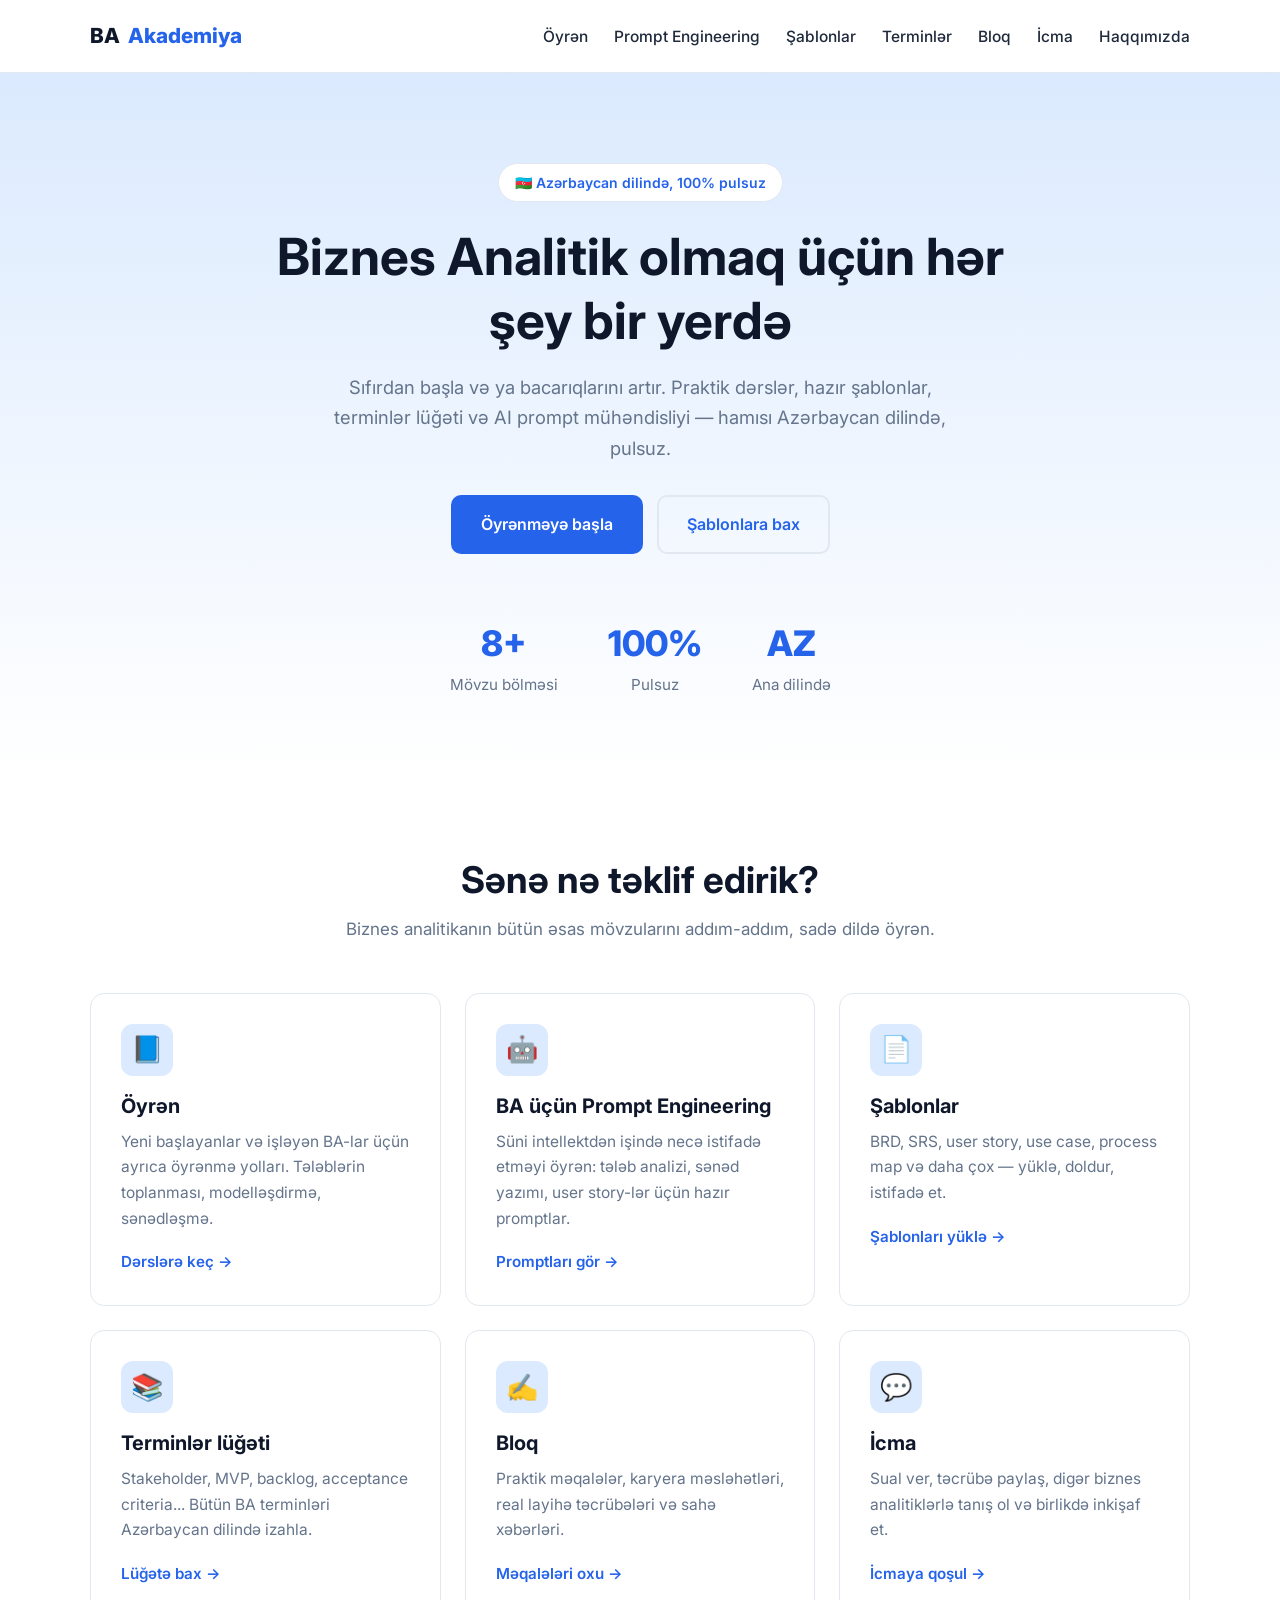
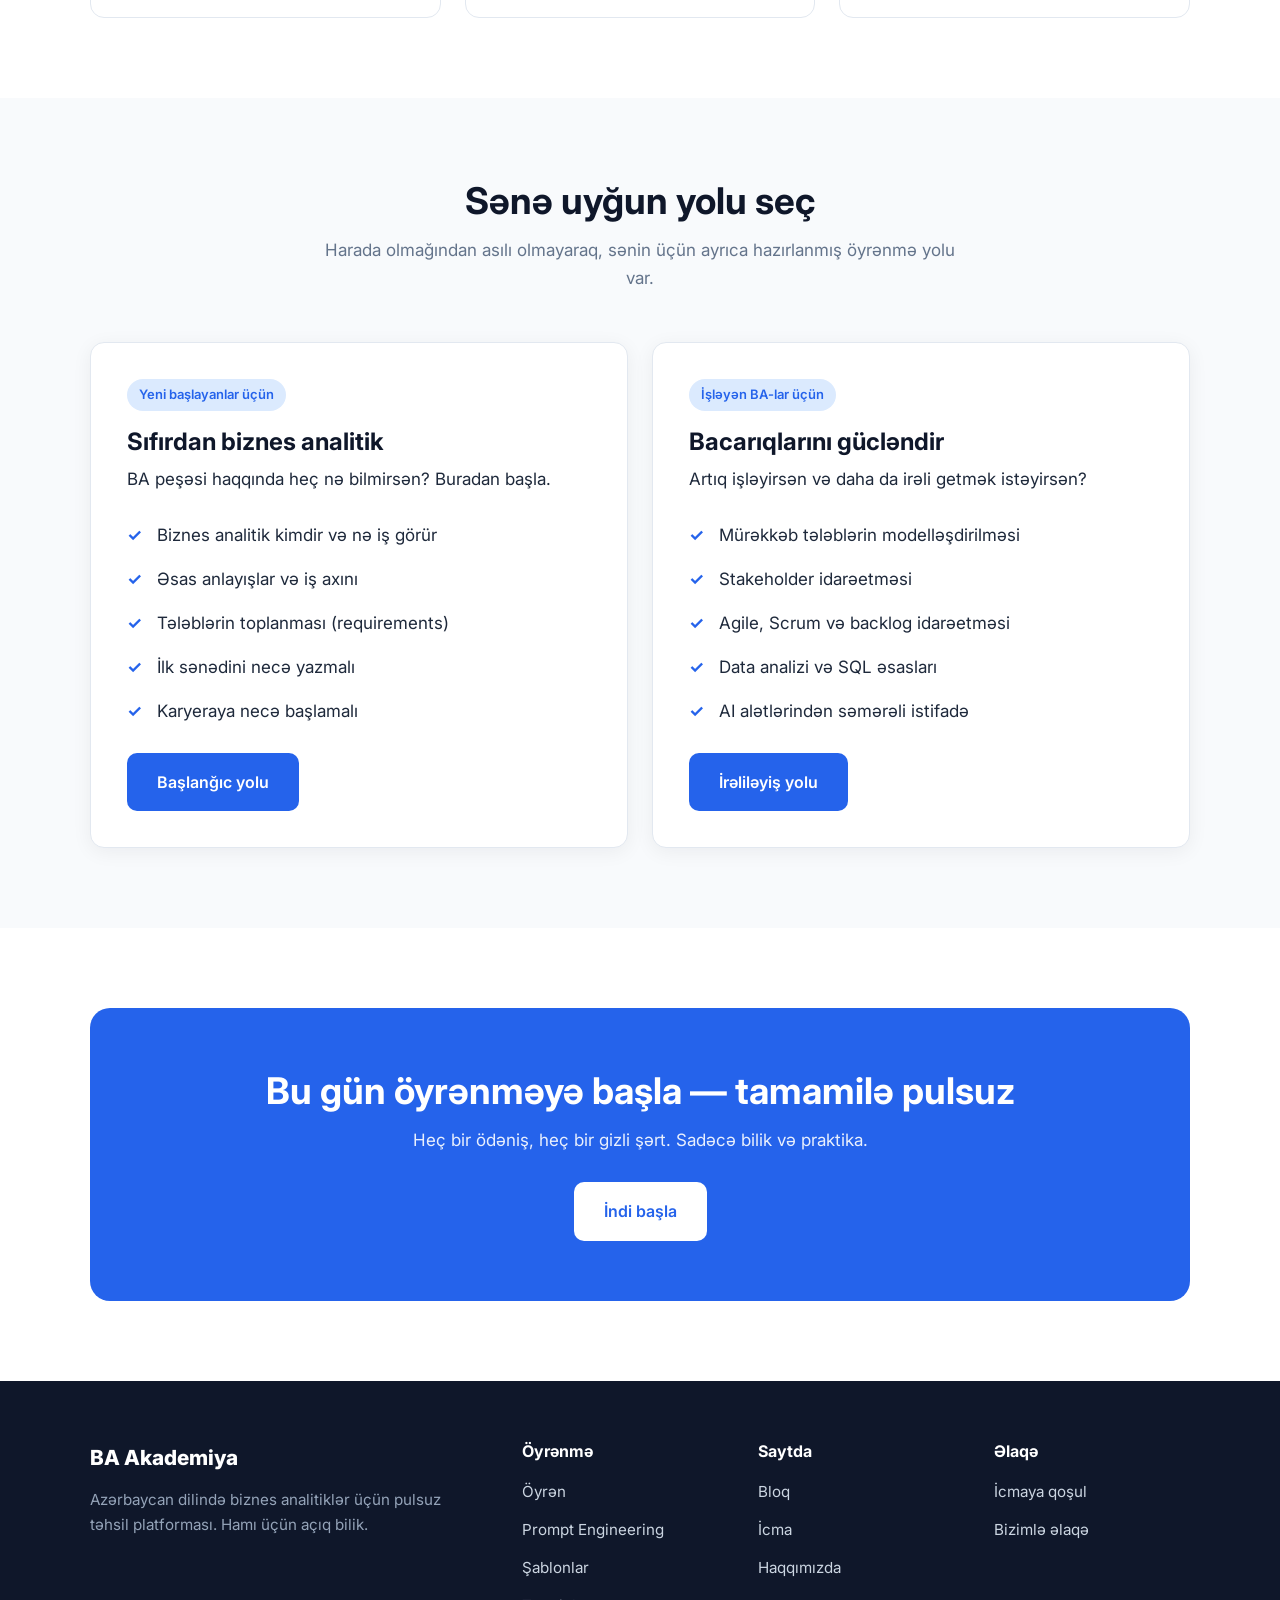
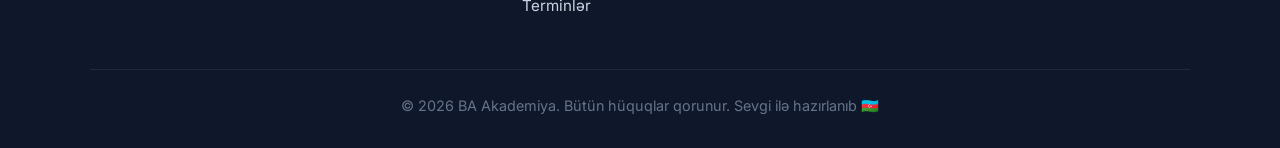
==== index.html @ 5d998d4c "Add files via upload Initial website upload" ====
<!DOCTYPE html>
<html lang="az">
<head>
  <meta charset="UTF-8">
  <meta name="viewport" content="width=device-width, initial-scale=1.0">
  <title>BA Akademiya — Biznes Analitiklər üçün Pulsuz Təhsil</title>
  <meta name="description" content="Azərbaycan dilində biznes analitiklər üçün pulsuz təhsil platforması. Yeni başlayanlar və işləyən BA-lar üçün dərslər, şablonlar, terminlər lüğəti və AI prompt mühəndisliyi.">

  <!-- Şrift (Google Fonts) -->
  <link rel="preconnect" href="https://fonts.googleapis.com">
  <link rel="preconnect" href="https://fonts.gstatic.com" crossorigin>
  <link href="https://fonts.googleapis.com/css2?family=Inter:wght@400;500;600;700;800&display=swap" rel="stylesheet">

  <!-- Dizayn faylı -->
  <link rel="stylesheet" href="css/style.css">
</head>
<body>

  <!-- ============ YUXARI MENYU ============ -->
  <header class="site-header">
    <div class="container">
      <nav class="nav">
        <a href="index.html" class="nav-logo">BA<span>Akademiya</span></a>

        <ul class="nav-links">
          <li><a href="oyren.html">Öyrən</a></li>
          <li><a href="prompt-engineering.html">Prompt Engineering</a></li>
          <li><a href="sablonlar.html">Şablonlar</a></li>
          <li><a href="terminler.html">Terminlər</a></li>
          <li><a href="bloq.html">Bloq</a></li>
          <li><a href="icma.html">İcma</a></li>
          <li><a href="haqqimizda.html">Haqqımızda</a></li>
        </ul>

        <!-- Mobil menyu düyməsi -->
        <button class="nav-toggle" aria-label="Menyunu aç">
          <span></span>
          <span></span>
          <span></span>
        </button>
      </nav>
    </div>
  </header>

  <!-- ============ HERO (giriş bölməsi) ============ -->
  <section class="hero">
    <div class="container">
      <span class="badge">🇦🇿 Azərbaycan dilində, 100% pulsuz</span>
      <h1>Biznes Analitik olmaq üçün hər şey bir yerdə</h1>
      <p>
        Sıfırdan başla və ya bacarıqlarını artır. Praktik dərslər, hazır şablonlar,
        terminlər lüğəti və AI prompt mühəndisliyi — hamısı Azərbaycan dilində, pulsuz.
      </p>
      <div class="hero-buttons">
        <a href="oyren.html" class="btn btn-primary">Öyrənməyə başla</a>
        <a href="sablonlar.html" class="btn btn-outline">Şablonlara bax</a>
      </div>

      <!-- Statistika -->
      <div class="stats">
        <div class="stat">
          <div class="stat-number">8+</div>
          <div class="stat-label">Mövzu bölməsi</div>
        </div>
        <div class="stat">
          <div class="stat-number">100%</div>
          <div class="stat-label">Pulsuz</div>
        </div>
        <div class="stat">
          <div class="stat-number">AZ</div>
          <div class="stat-label">Ana dilində</div>
        </div>
      </div>
    </div>
  </section>

  <!-- ============ NƏ ÖYRƏNƏCƏKSƏN ============ -->
  <section class="section">
    <div class="container">
      <h2 class="section-title">Sənə nə təklif edirik?</h2>
      <p class="section-subtitle">
        Biznes analitikanın bütün əsas mövzularını addım-addım, sadə dildə öyrən.
      </p>

      <div class="grid grid-3">

        <div class="card">
          <div class="card-icon">📘</div>
          <h3>Öyrən</h3>
          <p>Yeni başlayanlar və işləyən BA-lar üçün ayrıca öyrənmə yolları. Tələblərin toplanması, modelləşdirmə, sənədləşmə.</p>
          <a href="oyren.html" class="card-link">Dərslərə keç</a>
        </div>

        <div class="card">
          <div class="card-icon">🤖</div>
          <h3>BA üçün Prompt Engineering</h3>
          <p>Süni intellektdən işində necə istifadə etməyi öyrən: tələb analizi, sənəd yazımı, user story-lər üçün hazır promptlar.</p>
          <a href="prompt-engineering.html" class="card-link">Promptları gör</a>
        </div>

        <div class="card">
          <div class="card-icon">📄</div>
          <h3>Şablonlar</h3>
          <p>BRD, SRS, user story, use case, process map və daha çox — yüklə, doldur, istifadə et.</p>
          <a href="sablonlar.html" class="card-link">Şablonları yüklə</a>
        </div>

        <div class="card">
          <div class="card-icon">📚</div>
          <h3>Terminlər lüğəti</h3>
          <p>Stakeholder, MVP, backlog, acceptance criteria... Bütün BA terminləri Azərbaycan dilində izahla.</p>
          <a href="terminler.html" class="card-link">Lüğətə bax</a>
        </div>

        <div class="card">
          <div class="card-icon">✍️</div>
          <h3>Bloq</h3>
          <p>Praktik məqalələr, karyera məsləhətləri, real layihə təcrübələri və sahə xəbərləri.</p>
          <a href="bloq.html" class="card-link">Məqalələri oxu</a>
        </div>

        <div class="card">
          <div class="card-icon">💬</div>
          <h3>İcma</h3>
          <p>Sual ver, təcrübə paylaş, digər biznes analitiklərlə tanış ol və birlikdə inkişaf et.</p>
          <a href="icma.html" class="card-link">İcmaya qoşul</a>
        </div>

      </div>
    </div>
  </section>

  <!-- ============ ÖYRƏNMƏ YOLLARI ============ -->
  <section class="section section-soft">
    <div class="container">
      <h2 class="section-title">Sənə uyğun yolu seç</h2>
      <p class="section-subtitle">
        Harada olmağından asılı olmayaraq, sənin üçün ayrıca hazırlanmış öyrənmə yolu var.
      </p>

      <div class="grid grid-2">

        <div class="path-card">
          <span class="path-tag">Yeni başlayanlar üçün</span>
          <h3>Sıfırdan biznes analitik</h3>
          <p>BA peşəsi haqqında heç nə bilmirsən? Buradan başla.</p>
          <ul>
            <li>Biznes analitik kimdir və nə iş görür</li>
            <li>Əsas anlayışlar və iş axını</li>
            <li>Tələblərin toplanması (requirements)</li>
            <li>İlk sənədini necə yazmalı</li>
            <li>Karyeraya necə başlamalı</li>
          </ul>
          <a href="oyren.html" class="btn btn-primary">Başlanğıc yolu</a>
        </div>

        <div class="path-card">
          <span class="path-tag">İşləyən BA-lar üçün</span>
          <h3>Bacarıqlarını gücləndir</h3>
          <p>Artıq işləyirsən və daha da irəli getmək istəyirsən?</p>
          <ul>
            <li>Mürəkkəb tələblərin modelləşdirilməsi</li>
            <li>Stakeholder idarəetməsi</li>
            <li>Agile, Scrum və backlog idarəetməsi</li>
            <li>Data analizi və SQL əsasları</li>
            <li>AI alətlərindən səmərəli istifadə</li>
          </ul>
          <a href="oyren.html" class="btn btn-primary">İrəliləyiş yolu</a>
        </div>

      </div>
    </div>
  </section>

  <!-- ============ CTA (çağırış) ============ -->
  <section class="section">
    <div class="container">
      <div class="cta-band">
        <h2>Bu gün öyrənməyə başla — tamamilə pulsuz</h2>
        <p>Heç bir ödəniş, heç bir gizli şərt. Sadəcə bilik və praktika.</p>
        <a href="oyren.html" class="btn">İndi başla</a>
      </div>
    </div>
  </section>

  <!-- ============ FOOTER ============ -->
  <footer class="site-footer">
    <div class="container">
      <div class="footer-grid">

        <div>
          <div class="footer-brand">BA Akademiya</div>
          <p>Azərbaycan dilində biznes analitiklər üçün pulsuz təhsil platforması. Hamı üçün açıq bilik.</p>
        </div>

        <div>
          <h4>Öyrənmə</h4>
          <ul>
            <li><a href="oyren.html">Öyrən</a></li>
            <li><a href="prompt-engineering.html">Prompt Engineering</a></li>
            <li><a href="sablonlar.html">Şablonlar</a></li>
            <li><a href="terminler.html">Terminlər</a></li>
          </ul>
        </div>

        <div>
          <h4>Saytda</h4>
          <ul>
            <li><a href="bloq.html">Bloq</a></li>
            <li><a href="icma.html">İcma</a></li>
            <li><a href="haqqimizda.html">Haqqımızda</a></li>
          </ul>
        </div>

        <div>
          <h4>Əlaqə</h4>
          <ul>
            <li><a href="icma.html">İcmaya qoşul</a></li>
            <li><a href="haqqimizda.html">Bizimlə əlaqə</a></li>
          </ul>
        </div>

      </div>

      <div class="footer-bottom">
        © 2026 BA Akademiya. Bütün hüquqlar qorunur. Sevgi ilə hazırlanıb 🇦🇿
      </div>
    </div>
  </footer>

  <!-- JavaScript -->
  <script src="js/main.js"></script>
</body>
</html>
---- css/style.css ----
/* =========================================================
   BA Akademiya — Əsas dizayn faylı (Design System)
   Bütün rənglər, şriftlər və ölçülər burada təyin olunur.
   Dəyişiklik etmək üçün aşağıdakı dəyərləri redaktə et.
   ========================================================= */

/* ---- 1. Dəyişənlər (rəng paleti, şriftlər) ---- */
:root {
  /* Əsas rənglər */
  --color-primary: #2563eb;        /* Əsas mavi */
  --color-primary-dark: #1d4ed8;   /* Tünd mavi (hover üçün) */
  --color-primary-light: #dbeafe;  /* Açıq mavi (fon üçün) */
  --color-accent: #0ea5e9;         /* Vurğu rəngi */

  /* Mətn rəngləri */
  --color-text: #1e293b;           /* Əsas mətn (tünd) */
  --color-text-muted: #64748b;     /* Solğun mətn */
  --color-heading: #0f172a;        /* Başlıqlar */

  /* Fon rəngləri */
  --color-bg: #ffffff;             /* Ağ fon */
  --color-bg-soft: #f8fafc;        /* Çox açıq boz fon */
  --color-border: #e2e8f0;         /* Sərhəd xətti */

  /* Şrift */
  --font-base: 'Inter', -apple-system, BlinkMacSystemFont, 'Segoe UI', Roboto, Helvetica, Arial, sans-serif;

  /* Ölçülər */
  --container: 1140px;             /* Səhifənin maksimum eni */
  --radius: 14px;                  /* Künc yumruluğu */
  --shadow: 0 4px 20px rgba(15, 23, 42, 0.06);
  --shadow-hover: 0 10px 30px rgba(37, 99, 235, 0.15);
}

/* ---- 2. Ümumi sıfırlama ---- */
* {
  margin: 0;
  padding: 0;
  box-sizing: border-box;
}

html {
  scroll-behavior: smooth;
}

body {
  font-family: var(--font-base);
  color: var(--color-text);
  background: var(--color-bg);
  line-height: 1.65;
  font-size: 17px;
  -webkit-font-smoothing: antialiased;
}

img {
  max-width: 100%;
  display: block;
}

a {
  color: var(--color-primary);
  text-decoration: none;
  transition: color 0.2s ease;
}

a:hover {
  color: var(--color-primary-dark);
}

/* ---- 3. Konteyner (məzmunu ortalayır) ---- */
.container {
  width: 100%;
  max-width: var(--container);
  margin: 0 auto;
  padding: 0 20px;
}

/* ---- 4. Başlıqlar və mətn ---- */
h1, h2, h3, h4 {
  color: var(--color-heading);
  line-height: 1.25;
  font-weight: 700;
}

h1 { font-size: clamp(2rem, 5vw, 3.2rem); }
h2 { font-size: clamp(1.6rem, 3.5vw, 2.3rem); }
h3 { font-size: 1.25rem; }

.section {
  padding: 80px 0;
}

.section-soft {
  background: var(--color-bg-soft);
}

.section-title {
  text-align: center;
  margin-bottom: 12px;
}

.section-subtitle {
  text-align: center;
  color: var(--color-text-muted);
  max-width: 640px;
  margin: 0 auto 50px;
}

/* ---- 5. Düymələr ---- */
.btn {
  display: inline-block;
  padding: 14px 28px;
  border-radius: 10px;
  font-weight: 600;
  font-size: 16px;
  cursor: pointer;
  border: 2px solid transparent;
  transition: all 0.2s ease;
}

.btn-primary {
  background: var(--color-primary);
  color: #fff;
}

.btn-primary:hover {
  background: var(--color-primary-dark);
  color: #fff;
  transform: translateY(-2px);
}

.btn-outline {
  background: transparent;
  color: var(--color-primary);
  border-color: var(--color-border);
}

.btn-outline:hover {
  border-color: var(--color-primary);
  background: var(--color-primary-light);
}

/* =========================================================
   6. HEADER (yuxarı menyu)
   ========================================================= */
.site-header {
  position: sticky;
  top: 0;
  z-index: 100;
  background: rgba(255, 255, 255, 0.9);
  backdrop-filter: blur(10px);
  border-bottom: 1px solid var(--color-border);
}

.nav {
  display: flex;
  align-items: center;
  justify-content: space-between;
  height: 72px;
}

.nav-logo {
  font-size: 1.3rem;
  font-weight: 800;
  color: var(--color-heading);
  display: flex;
  align-items: center;
  gap: 8px;
}

.nav-logo span {
  color: var(--color-primary);
}

.nav-links {
  display: flex;
  align-items: center;
  gap: 26px;
  list-style: none;
}

.nav-links a {
  color: var(--color-text);
  font-weight: 500;
  font-size: 15.5px;
}

.nav-links a:hover {
  color: var(--color-primary);
}

.nav-cta {
  background: var(--color-primary);
  color: #fff !important;
  padding: 9px 18px;
  border-radius: 8px;
}

.nav-cta:hover {
  background: var(--color-primary-dark);
}

/* Mobil menyu düyməsi (hamburger) */
.nav-toggle {
  display: none;
  flex-direction: column;
  gap: 5px;
  background: none;
  border: none;
  cursor: pointer;
  padding: 8px;
}

.nav-toggle span {
  width: 26px;
  height: 3px;
  background: var(--color-heading);
  border-radius: 3px;
  transition: 0.3s;
}

/* =========================================================
   7. HERO (ana səhifənin yuxarı hissəsi)
   ========================================================= */
.hero {
  padding: 90px 0 80px;
  background: linear-gradient(180deg, var(--color-primary-light) 0%, var(--color-bg) 100%);
  text-align: center;
}

.hero .badge {
  display: inline-block;
  background: #fff;
  color: var(--color-primary);
  font-weight: 600;
  font-size: 14px;
  padding: 7px 16px;
  border-radius: 50px;
  border: 1px solid var(--color-border);
  margin-bottom: 22px;
}

.hero h1 {
  max-width: 800px;
  margin: 0 auto 20px;
}

.hero p {
  max-width: 620px;
  margin: 0 auto 32px;
  color: var(--color-text-muted);
  font-size: 1.15rem;
}

.hero-buttons {
  display: flex;
  gap: 14px;
  justify-content: center;
  flex-wrap: wrap;
}

/* Statistika lentı */
.stats {
  display: flex;
  justify-content: center;
  gap: 50px;
  margin-top: 60px;
  flex-wrap: wrap;
}

.stat {
  text-align: center;
}

.stat-number {
  font-size: 2.2rem;
  font-weight: 800;
  color: var(--color-primary);
}

.stat-label {
  color: var(--color-text-muted);
  font-size: 0.95rem;
}

/* =========================================================
   8. KARTLAR (xüsusiyyət/səhifə kartları)
   ========================================================= */
.grid {
  display: grid;
  gap: 24px;
}

.grid-2 { grid-template-columns: repeat(2, 1fr); }
.grid-3 { grid-template-columns: repeat(3, 1fr); }
.grid-4 { grid-template-columns: repeat(4, 1fr); }

.card {
  background: var(--color-bg);
  border: 1px solid var(--color-border);
  border-radius: var(--radius);
  padding: 30px;
  transition: all 0.25s ease;
}

.card:hover {
  transform: translateY(-4px);
  box-shadow: var(--shadow-hover);
  border-color: var(--color-primary-light);
}

.card-icon {
  width: 52px;
  height: 52px;
  border-radius: 12px;
  background: var(--color-primary-light);
  display: flex;
  align-items: center;
  justify-content: center;
  font-size: 26px;
  margin-bottom: 18px;
}

.card h3 {
  margin-bottom: 10px;
}

.card p {
  color: var(--color-text-muted);
  font-size: 0.97rem;
  margin-bottom: 16px;
}

.card-link {
  font-weight: 600;
  font-size: 0.95rem;
}

.card-link::after {
  content: " →";
}

/* =========================================================
   9. ÖYRƏNMƏ YOLLARI (iki sütun)
   ========================================================= */
.path-card {
  background: var(--color-bg);
  border: 1px solid var(--color-border);
  border-radius: var(--radius);
  padding: 36px;
  box-shadow: var(--shadow);
}

.path-card h3 {
  font-size: 1.5rem;
  margin-bottom: 8px;
}

.path-card .path-tag {
  display: inline-block;
  font-size: 13px;
  font-weight: 600;
  color: var(--color-primary);
  background: var(--color-primary-light);
  padding: 5px 12px;
  border-radius: 50px;
  margin-bottom: 16px;
}

.path-card ul {
  list-style: none;
  margin: 20px 0;
}

.path-card li {
  padding: 8px 0 8px 30px;
  position: relative;
  color: var(--color-text);
}

.path-card li::before {
  content: "✓";
  position: absolute;
  left: 0;
  color: var(--color-primary);
  font-weight: 700;
}

/* =========================================================
   10. CTA (çağırış bölməsi)
   ========================================================= */
.cta-band {
  background: var(--color-primary);
  border-radius: 20px;
  padding: 60px 40px;
  text-align: center;
  color: #fff;
}

.cta-band h2 {
  color: #fff;
  margin-bottom: 12px;
}

.cta-band p {
  color: rgba(255, 255, 255, 0.9);
  max-width: 520px;
  margin: 0 auto 28px;
}

.cta-band .btn {
  background: #fff;
  color: var(--color-primary);
}

.cta-band .btn:hover {
  background: var(--color-bg-soft);
}

/* =========================================================
   11. FOOTER (alt hissə)
   ========================================================= */
.site-footer {
  background: #0f172a;
  color: #cbd5e1;
  padding: 60px 0 30px;
}

.footer-grid {
  display: grid;
  grid-template-columns: 2fr 1fr 1fr 1fr;
  gap: 40px;
  margin-bottom: 40px;
}

.site-footer h4 {
  color: #fff;
  margin-bottom: 16px;
  font-size: 1rem;
}

.site-footer .footer-brand {
  font-size: 1.3rem;
  font-weight: 800;
  color: #fff;
  margin-bottom: 12px;
}

.site-footer p {
  color: #94a3b8;
  font-size: 0.95rem;
}

.site-footer ul {
  list-style: none;
}

.site-footer li {
  margin-bottom: 10px;
}

.site-footer a {
  color: #cbd5e1;
  font-size: 0.95rem;
}

.site-footer a:hover {
  color: #fff;
}

.footer-bottom {
  border-top: 1px solid #1e293b;
  padding-top: 24px;
  text-align: center;
  color: #64748b;
  font-size: 0.9rem;
}

/* =========================================================
   12. PROMPT ENGINEERING SƏHİFƏSİ
   (prompt kartları, kopyala düyməsi, xəbərdarlıq qutusu)
   ========================================================= */

/* Promptun 4 elementi — 2x2 premium grid */
.element-grid {
  display: grid;
  grid-template-columns: repeat(2, 1fr);
  gap: 24px;
  margin-top: 10px;
}

.element-card {
  background: var(--color-bg);
  border: 1px solid var(--color-border);
  border-radius: var(--radius);
  padding: 34px 32px;
  box-shadow: var(--shadow);
  transition: border-color 0.2s ease, box-shadow 0.2s ease;
}

.element-card:hover {
  border-color: var(--color-primary-light);
  box-shadow: var(--shadow-hover);
}

/* Böyük italic accent nömrə (01, 02, …) */
.element-card .num {
  display: block;
  font-size: 2.6rem;
  font-weight: 700;
  font-style: italic;
  line-height: 1;
  color: var(--color-accent);
  margin-bottom: 16px;
}

.element-card h4 {
  font-size: 1.2rem;
  margin-bottom: 8px;
}

.element-card p {
  color: var(--color-text-muted);
  font-size: 0.95rem;
  margin: 0;
}

/* Element nümunəsi — yüngül fon + sol nazik accent line */
.element-card .example {
  margin-top: 18px;
  padding: 12px 16px;
  background: var(--color-bg-soft);
  border-left: 2px solid var(--color-accent);
  border-radius: 6px;
  font-size: 0.88rem;
  color: var(--color-text-muted);
  line-height: 1.55;
}

/* "Niyə vacibdir" — iki sütunlu giriş mətni */
.intro-cols {
  display: grid;
  grid-template-columns: 1fr 1fr;
  gap: 48px;
  max-width: 920px;
  margin: 36px auto 0;        /* başlıqdan sonra balanslı boşluq */
}

.intro-cols p {
  color: var(--color-text-muted);
  font-size: 1.02rem;
  line-height: 1.8;
  margin: 0;
}

/* Birinci paraqraf — yüngül "lead" (hierarxiya üçün) */
.intro-cols p:first-child {
  color: var(--color-text);
  font-size: 1.12rem;
}

/* === Prompt kateqoriyası === */
.prompt-category {
  margin-bottom: 44px;
}

.category-header {
  display: flex;
  align-items: baseline;
  gap: 12px;
  margin-bottom: 10px;
  padding-bottom: 12px;
  border-bottom: 1px solid var(--color-border);
}

.category-number {
  font-size: 0.95rem;
  font-weight: 700;
  color: var(--color-accent);
}

.category-title {
  font-size: 1.3rem;
  margin: 0;
}

.category-desc {
  color: var(--color-text-muted);
  font-size: 0.95rem;
  margin: 0 0 18px;
  max-width: 660px;
}

/* === Prompt kartı (accordion) === */
.prompt-card {
  background: var(--color-bg);
  border: 1px solid var(--color-border);
  border-radius: var(--radius);
  margin-bottom: 12px;
  overflow: hidden;
  transition: border-color 0.2s ease, box-shadow 0.2s ease;
}

.prompt-card:hover,
.prompt-card.open {
  border-color: var(--color-primary-light);
  box-shadow: var(--shadow);
}

/* Klikləndikdə açılan başlıq */
.prompt-head {
  display: flex;
  align-items: center;
  justify-content: space-between;
  gap: 14px;
  padding: 15px 20px;
  cursor: pointer;
  transition: background 0.2s ease;
}

.prompt-head:hover {
  background: var(--color-bg-soft);
}

.prompt-title {
  font-weight: 600;
  font-size: 1rem;
  color: var(--color-heading);
}

.prompt-actions {
  display: flex;
  align-items: center;
  gap: 10px;
  flex-shrink: 0;
}

/* Kopyala düyməsi */
.copy-btn {
  display: inline-flex;
  align-items: center;
  gap: 6px;
  background: var(--color-primary);
  color: #fff;
  border: none;
  font-family: var(--font-base);
  font-weight: 600;
  font-size: 13px;
  padding: 8px 14px;
  border-radius: 8px;
  cursor: pointer;
  transition: background 0.2s ease;
}

.copy-btn:hover {
  background: var(--color-primary-dark);
}

.copy-btn.copied {
  background: #16a34a;  /* yaşıl — uğurlu kopyalama */
}

/* Aç/bağla oxu (chevron) */
.prompt-chevron {
  font-size: 0.85rem;
  color: var(--color-text-muted);
  transition: transform 0.25s ease;
}

.prompt-card.open .prompt-chevron {
  transform: rotate(180deg);
}

/* Açılan hissə (collapse) */
.prompt-collapse {
  max-height: 0;
  overflow: hidden;
  transition: max-height 0.3s ease;
}

.prompt-card.open .prompt-collapse {
  max-height: 1600px;
}

/* Promptun mətni */
.prompt-text {
  margin: 0;
  padding: 18px 20px 20px;
  border-top: 1px solid var(--color-border);
  background: var(--color-bg-soft);
  font-family: var(--font-base);
  font-size: 0.95rem;
  line-height: 1.7;
  color: var(--color-text);
  white-space: pre-wrap;       /* sətir keçidlərini saxla */
  word-wrap: break-word;
}

.prompt-text .ph {
  color: var(--color-primary);
  background: var(--color-primary-light);
  padding: 1px 6px;
  border-radius: 4px;
  font-weight: 600;
}

/* === Pro məsləhət kartları === */
.tip-card {
  background: var(--color-bg);
  border: 1px solid var(--color-border);
  border-left: 3px solid var(--color-accent);
  border-radius: var(--radius);
  padding: 20px 22px;
}

.tip-card .tip-num {
  font-size: 0.78rem;
  font-weight: 600;
  color: var(--color-accent);
  text-transform: uppercase;
  letter-spacing: 0.05em;
  margin-bottom: 6px;
}

.tip-card h4 {
  font-size: 1.05rem;
  margin-bottom: 6px;
}

.tip-card p {
  color: var(--color-text-muted);
  font-size: 0.92rem;
  margin: 0;
}

/* Xəbərdarlıq qutusu (məlumat təhlükəsizliyi) */
.alert-warning {
  display: flex;
  gap: 18px;
  align-items: flex-start;
  background: #fffbeb;
  border: 1px solid #fde68a;
  border-left: 4px solid #f59e0b;
  border-radius: var(--radius);
  padding: 26px 28px;
  max-width: 820px;
  margin: 0 auto;
}

.alert-warning .alert-icon {
  font-size: 1.8rem;
  line-height: 1;
}

.alert-warning h3 {
  margin-bottom: 8px;
  color: #92400e;
}

.alert-warning p {
  color: #78350f;
  margin: 0;
  font-size: 0.98rem;
}

.alert-warning p + p {
  margin-top: 10px;
}

.alert-warning ul {
  margin: 10px 0 0;
  padding-left: 20px;
  color: #78350f;
  font-size: 0.96rem;
}

.alert-warning li {
  margin-bottom: 6px;
}

.alert-warning strong {
  color: #7c2d12;
}

/* =========================================================
   13. TERMİNLƏR LÜĞƏTİ
   (axtarış qutusu, kateqoriya başlığı, termin kartı)
   ========================================================= */

/* Axtarış qutusu */
.term-search-wrap {
  max-width: 560px;
  margin: 0 auto 10px;
  position: relative;
}

.term-search {
  width: 100%;
  font-family: var(--font-base);
  font-size: 1rem;
  color: var(--color-text);
  padding: 15px 20px 15px 48px;
  border: 1px solid var(--color-border);
  border-radius: 12px;
  background: var(--color-bg) url("data:image/svg+xml,%3Csvg xmlns='http://www.w3.org/2000/svg' width='20' height='20' viewBox='0 0 24 24' fill='none' stroke='%2364748b' stroke-width='2' stroke-linecap='round' stroke-linejoin='round'%3E%3Ccircle cx='11' cy='11' r='8'/%3E%3Cline x1='21' y1='21' x2='16.65' y2='16.65'/%3E%3C/svg%3E") no-repeat 16px center;
  box-shadow: var(--shadow);
  transition: border-color 0.2s ease, box-shadow 0.2s ease;
}

.term-search:focus {
  outline: none;
  border-color: var(--color-primary);
  box-shadow: 0 0 0 3px var(--color-primary-light);
}

/* "Nəticə tapılmadı" mesajı */
.term-noresult {
  display: none;
  text-align: center;
  color: var(--color-text-muted);
  padding: 40px 0;
}

/* Kateqoriya başlığı */
.term-category {
  scroll-margin-top: 90px;
}

.term-category-title {
  font-size: 1.5rem;
  margin-bottom: 24px;
  padding-bottom: 12px;
  border-bottom: 2px solid var(--color-border);
  display: flex;
  align-items: center;
  gap: 10px;
}

.term-category-title .cat-emoji {
  font-size: 1.4rem;
}

/* Termin kartı */
.term-card {
  background: var(--color-bg);
  border: 1px solid var(--color-border);
  border-radius: var(--radius);
  padding: 24px;
  transition: all 0.25s ease;
}

.term-card:hover {
  transform: translateY(-4px);
  box-shadow: var(--shadow-hover);
  border-color: var(--color-primary-light);
}

.term-head {
  display: flex;
  align-items: baseline;
  flex-wrap: wrap;
  gap: 10px;
  margin-bottom: 12px;
}

.term-en {
  font-size: 1.2rem;
  margin: 0;
}

.term-az {
  font-size: 13.5px;
  font-weight: 600;
  color: var(--color-primary);
  background: var(--color-primary-light);
  padding: 4px 12px;
  border-radius: 50px;
}

.term-def {
  color: var(--color-text-muted);
  font-size: 0.97rem;
  margin: 0 0 16px;
}

.term-example {
  background: var(--color-bg-soft);
  border-left: 3px solid var(--color-accent);
  border-radius: 8px;
  padding: 12px 16px;
  font-size: 0.92rem;
  color: var(--color-text);
}

.term-example strong {
  color: var(--color-heading);
}

/* =========================================================
   14. ÖYRƏN HUB (öyrənmə mərkəzi)
   "tezliklə" nişanı və düymə cərgəsi
   ========================================================= */

/* Düymə + "tezliklə" nişanını bir cərgədə saxlayır */
.btn-row {
  display: flex;
  align-items: center;
  gap: 12px;
  flex-wrap: wrap;
  margin-top: 8px;
}

/* Kiçik "tezliklə" nişanı */
.soon-tag {
  display: inline-block;
  font-size: 12px;
  font-weight: 600;
  color: var(--color-text-muted);
  background: var(--color-bg-soft);
  border: 1px solid var(--color-border);
  padding: 4px 10px;
  border-radius: 50px;
}

/* ---- Learning path kartı (sakit, premium) ---- */
.learn-path {
  display: flex;
  flex-direction: column;
  background: var(--color-bg);
  border: 1px solid var(--color-border);
  border-radius: var(--radius);
  box-shadow: var(--shadow);
  transition: border-color 0.2s ease, box-shadow 0.2s ease;
}

/* Hover-da sıçrama yox — yalnız yüngül border/shadow dəyişir */
.learn-path:hover {
  border-color: var(--color-primary-light);
  box-shadow: var(--shadow-hover);
}

/* Kartın gövdəsi */
.learn-path-body {
  padding: 32px;
  display: flex;
  flex-direction: column;
  flex-grow: 1;
}

/* Böyük başlıq + accent italic söz */
.lp-title {
  font-size: 1.6rem;
  line-height: 1.25;
  margin: 0 0 14px;
}

.lp-title em {
  font-style: italic;
  font-weight: 700;
  color: var(--color-accent);
}

/* İzah mətni */
.lp-desc {
  color: var(--color-text-muted);
  font-size: 0.97rem;
  margin: 0;
}

/* İncə horizontal line-larla ayrılmış siyahı */
.lp-list {
  list-style: none;
  margin: 22px 0 28px;
}

.lp-list li {
  position: relative;
  padding: 13px 0 13px 24px;
  border-top: 1px solid var(--color-border);
  color: var(--color-text);
  font-size: 0.95rem;
}

.lp-list li:last-child {
  border-bottom: 1px solid var(--color-border);
}

/* Kiçik accent marker (iri bullet yox) */
.lp-list li::before {
  content: "";
  position: absolute;
  left: 0;
  top: 50%;
  transform: translateY(-50%);
  width: 6px;
  height: 6px;
  border-radius: 50%;
  background: var(--color-accent);
}

/* Ən altda sadə CTA link */
.lp-link {
  margin-top: auto;
  align-self: flex-start;
  font-weight: 600;
  font-size: 1rem;
  color: var(--color-primary);
}

.lp-link:hover {
  color: var(--color-primary-dark);
}

/* ---- Müqayisə bölməsi (✓ siyahısı) ---- */
.check-list {
  list-style: none;
  margin-top: 14px;
}

.check-list li {
  position: relative;
  padding: 8px 0 8px 30px;
  color: var(--color-text);
  font-size: 0.97rem;
}

.check-list li::before {
  content: "✓";
  position: absolute;
  left: 0;
  color: var(--color-primary);
  font-weight: 700;
}

/* ---- "Nə öyrənəcəksən?" kiçik mövzu kartları ---- */
.topic-card {
  display: flex;
  align-items: flex-start;
  gap: 14px;
  background: var(--color-bg);
  border: 1px solid var(--color-border);
  border-radius: var(--radius);
  padding: 20px 22px;
  transition: all 0.25s ease;
}

.topic-card:hover {
  transform: translateY(-3px);
  box-shadow: var(--shadow-hover);
  border-color: var(--color-primary-light);
}

.topic-card .topic-icon {
  font-size: 1.6rem;
  line-height: 1.2;
}

.topic-card h4 {
  font-size: 1.05rem;
  margin: 0 0 4px;
}

.topic-card p {
  color: var(--color-text-muted);
  font-size: 0.9rem;
  margin: 0;
}

/* =========================================================
   15. MOBİL ADAPTASİYA (kiçik ekranlar)
   ========================================================= */
@media (max-width: 900px) {
  .grid-3, .grid-4 { grid-template-columns: repeat(2, 1fr); }
  .footer-grid { grid-template-columns: 1fr 1fr; }
  .element-grid { grid-template-columns: repeat(2, 1fr); }
}

@media (max-width: 768px) {
  /* Menyunu gizlət, hamburger göstər */
  .nav-toggle { display: flex; }

  .nav-links {
    position: fixed;
    top: 72px;
    left: 0;
    right: 0;
    background: #fff;
    flex-direction: column;
    align-items: flex-start;
    gap: 0;
    padding: 10px 20px 20px;
    border-bottom: 1px solid var(--color-border);
    box-shadow: var(--shadow);
    transform: translateY(-150%);
    transition: transform 0.3s ease;
  }

  .nav-links.open {
    transform: translateY(0);
  }

  .nav-links li {
    width: 100%;
  }

  .nav-links a {
    display: block;
    padding: 12px 0;
    width: 100%;
    border-bottom: 1px solid var(--color-border);
  }

  .nav-cta {
    margin-top: 8px;
    text-align: center;
  }

  .grid-2, .grid-3, .grid-4 { grid-template-columns: 1fr; }
  .element-grid { grid-template-columns: 1fr; }

  /* Accordion başlığı mobil cihazda da sətir kimi qalsın (başlıq sarına bilər) */
  .category-header { flex-wrap: wrap; }
  .alert-warning { flex-direction: column; gap: 10px; padding: 22px; }

  .section { padding: 56px 0; }

  .stats { gap: 30px; }

  .cta-band { padding: 44px 24px; }
}

@media (max-width: 520px) {
  .footer-grid { grid-template-columns: 1fr; }
  body { font-size: 16px; }
}
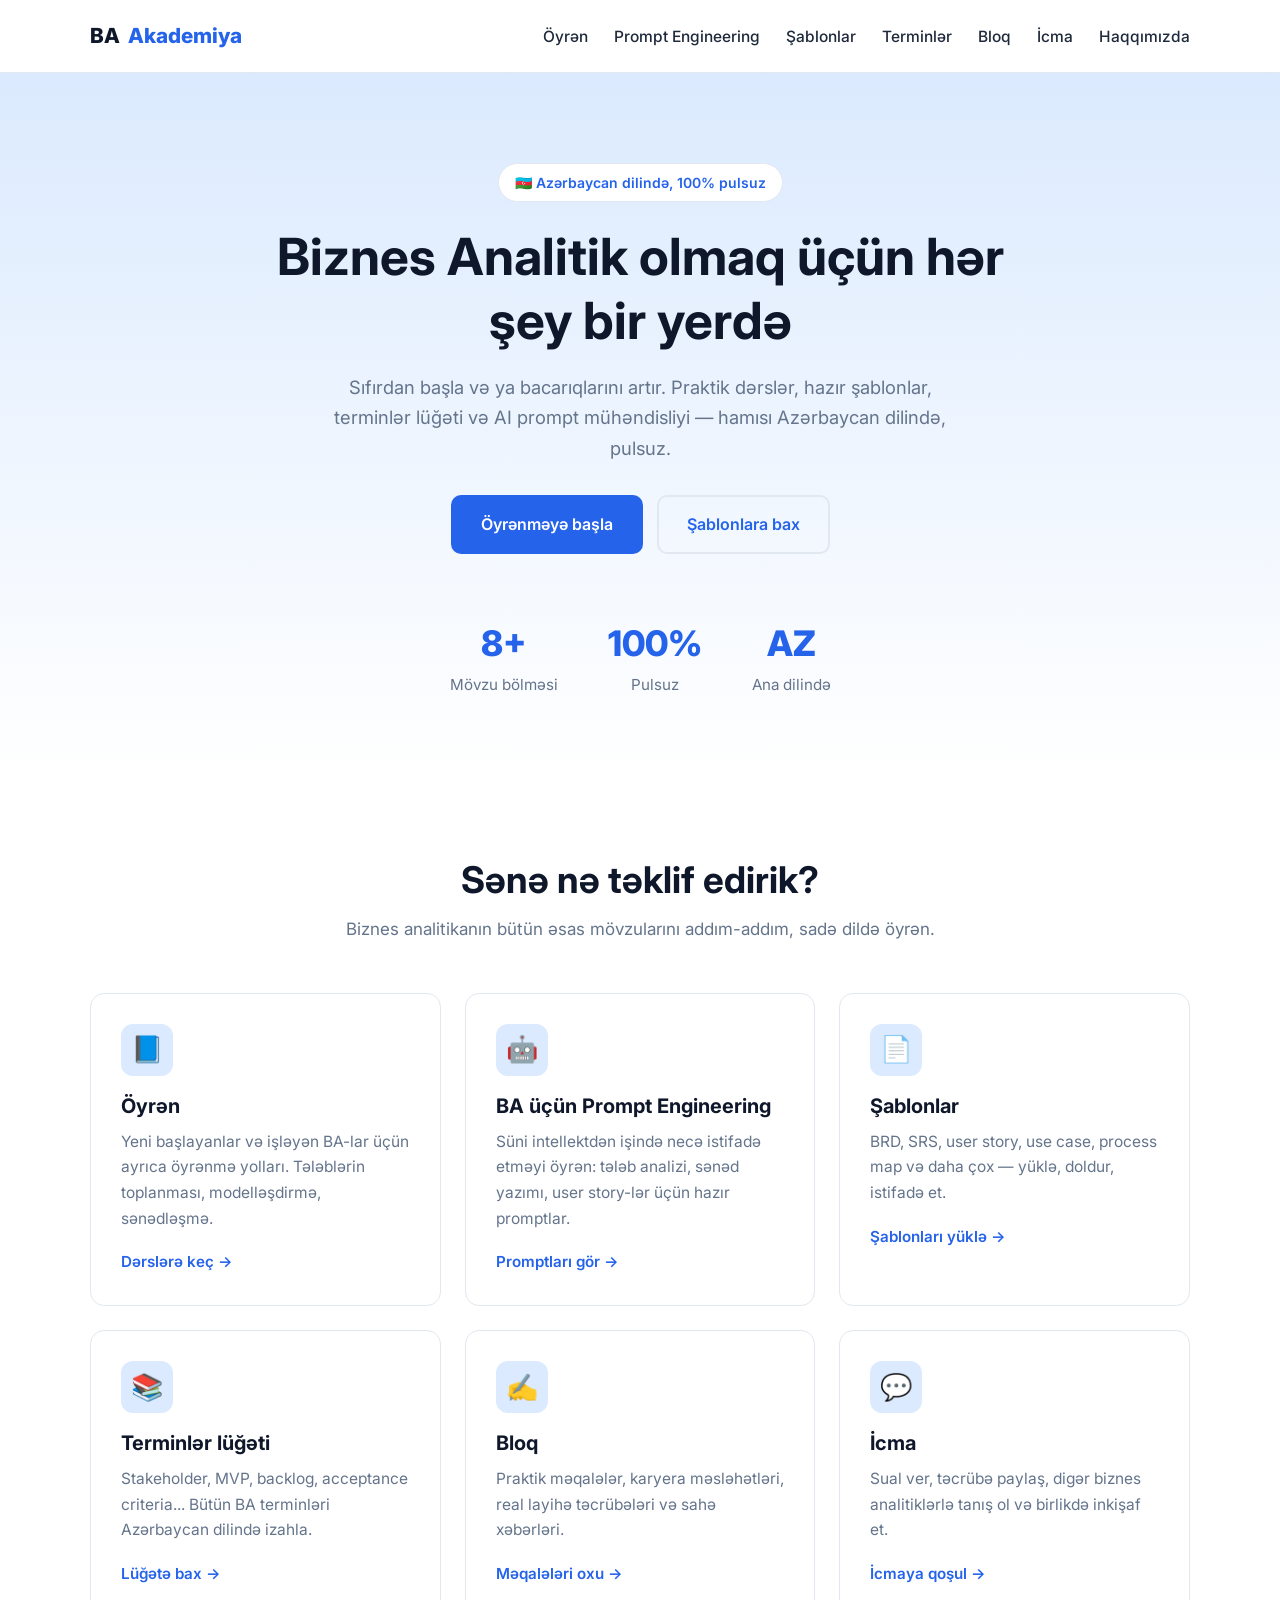
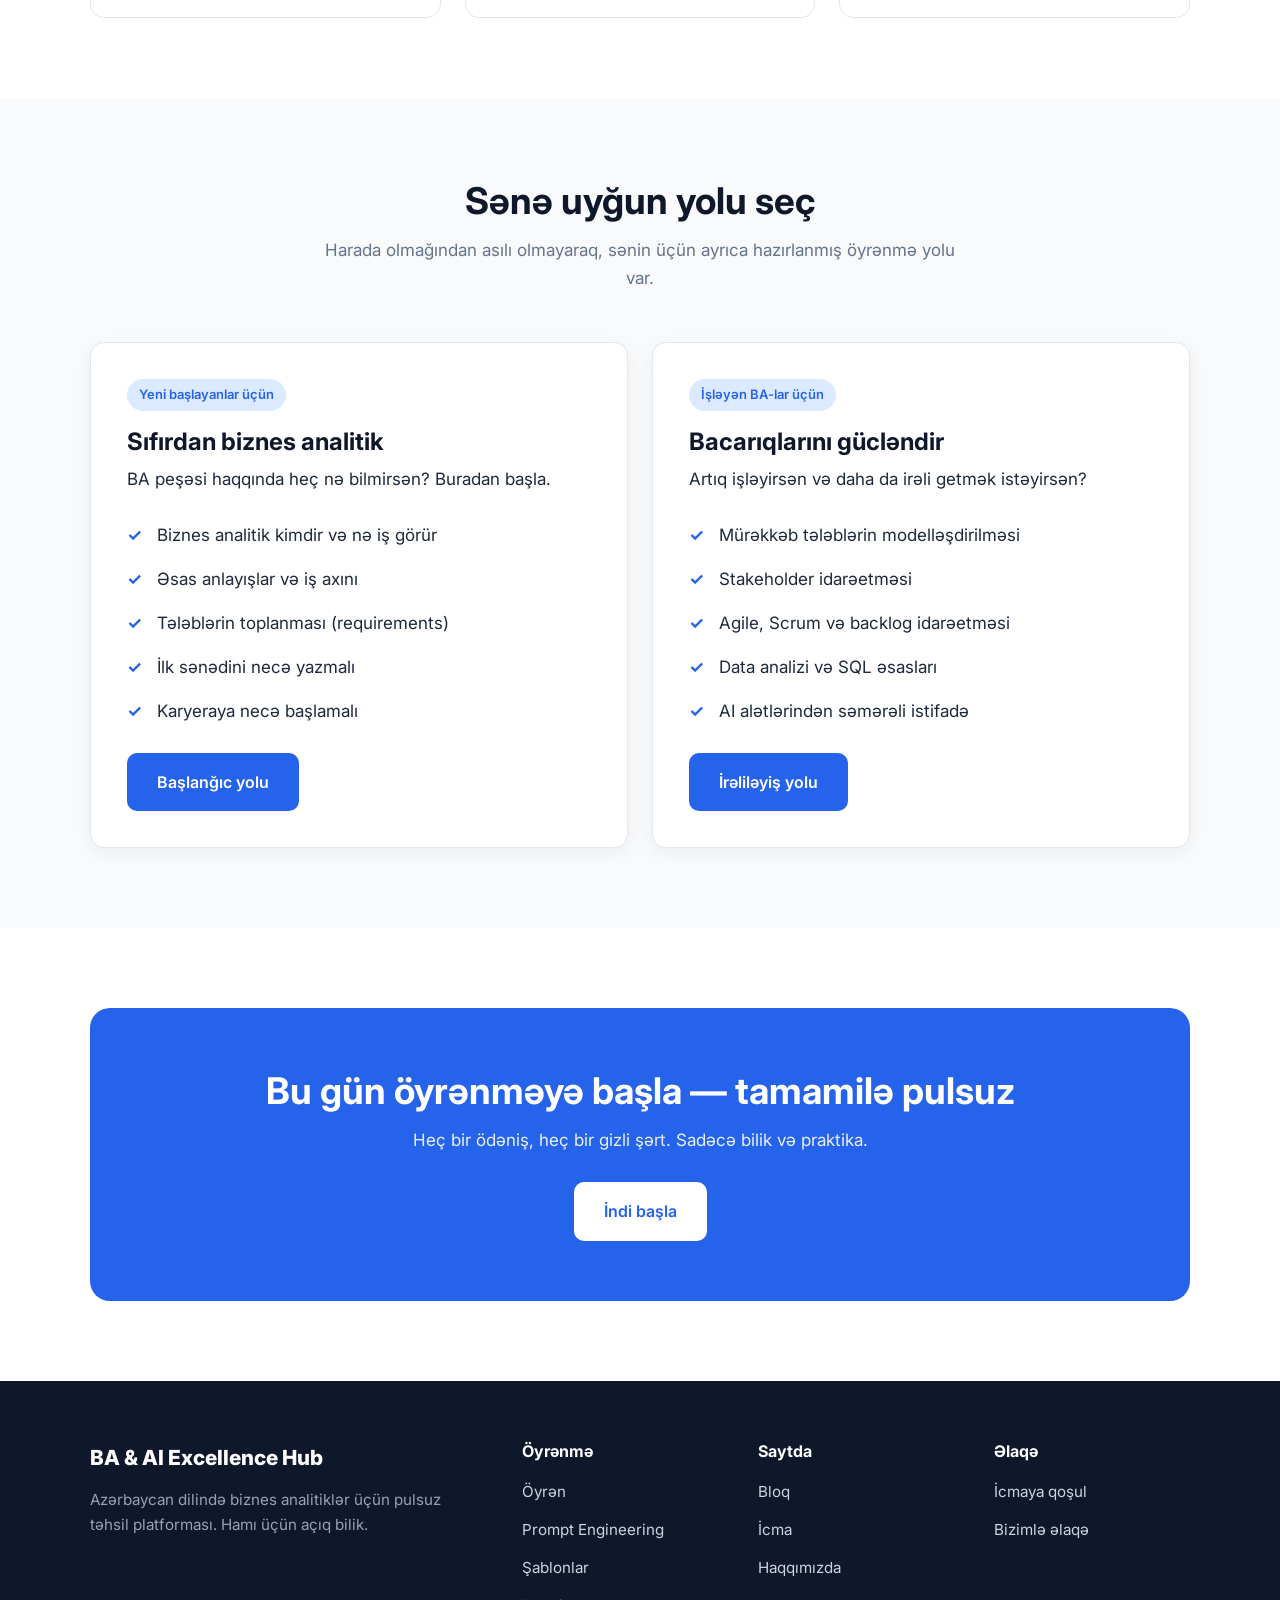
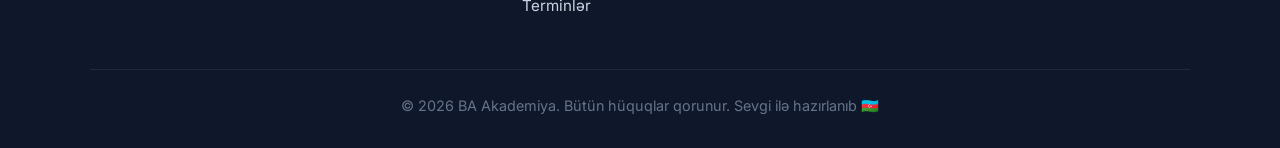
==== commit 85540040: "Update index.html" ====
--- a/index.html
+++ b/index.html
@@ -3,7 +3,7 @@
 <head>
   <meta charset="UTF-8">
   <meta name="viewport" content="width=device-width, initial-scale=1.0">
-  <title>BA Akademiya — Biznes Analitiklər üçün Pulsuz Təhsil</title>
+  <title>BA & AI Excellence Hub — Biznes Analitiklər üçün Pulsuz Təhsil</title>
   <meta name="description" content="Azərbaycan dilində biznes analitiklər üçün pulsuz təhsil platforması. Yeni başlayanlar və işləyən BA-lar üçün dərslər, şablonlar, terminlər lüğəti və AI prompt mühəndisliyi.">
 
   <!-- Şrift (Google Fonts) -->
@@ -189,7 +189,7 @@
       <div class="footer-grid">
 
         <div>
-          <div class="footer-brand">BA Akademiya</div>
+          <div class="footer-brand">BA & AI Excellence Hub</div>
           <p>Azərbaycan dilində biznes analitiklər üçün pulsuz təhsil platforması. Hamı üçün açıq bilik.</p>
         </div>
 
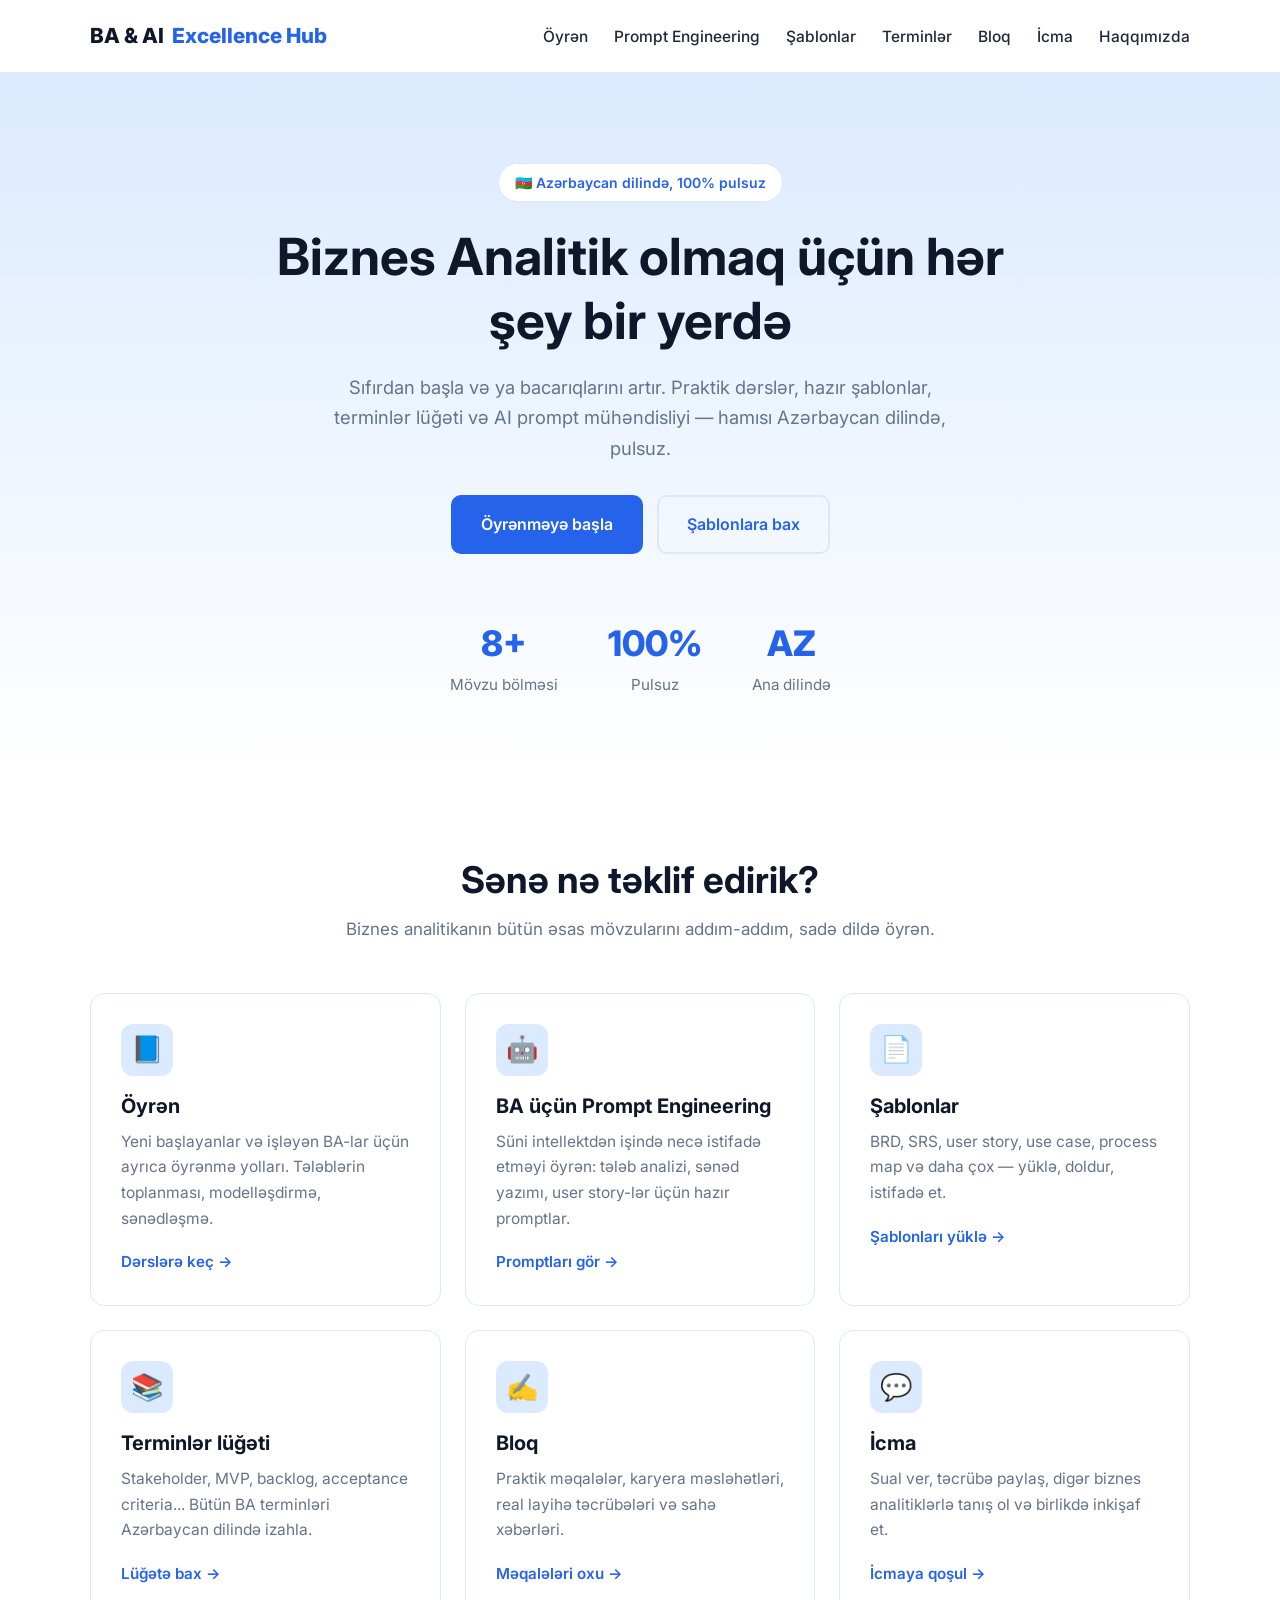
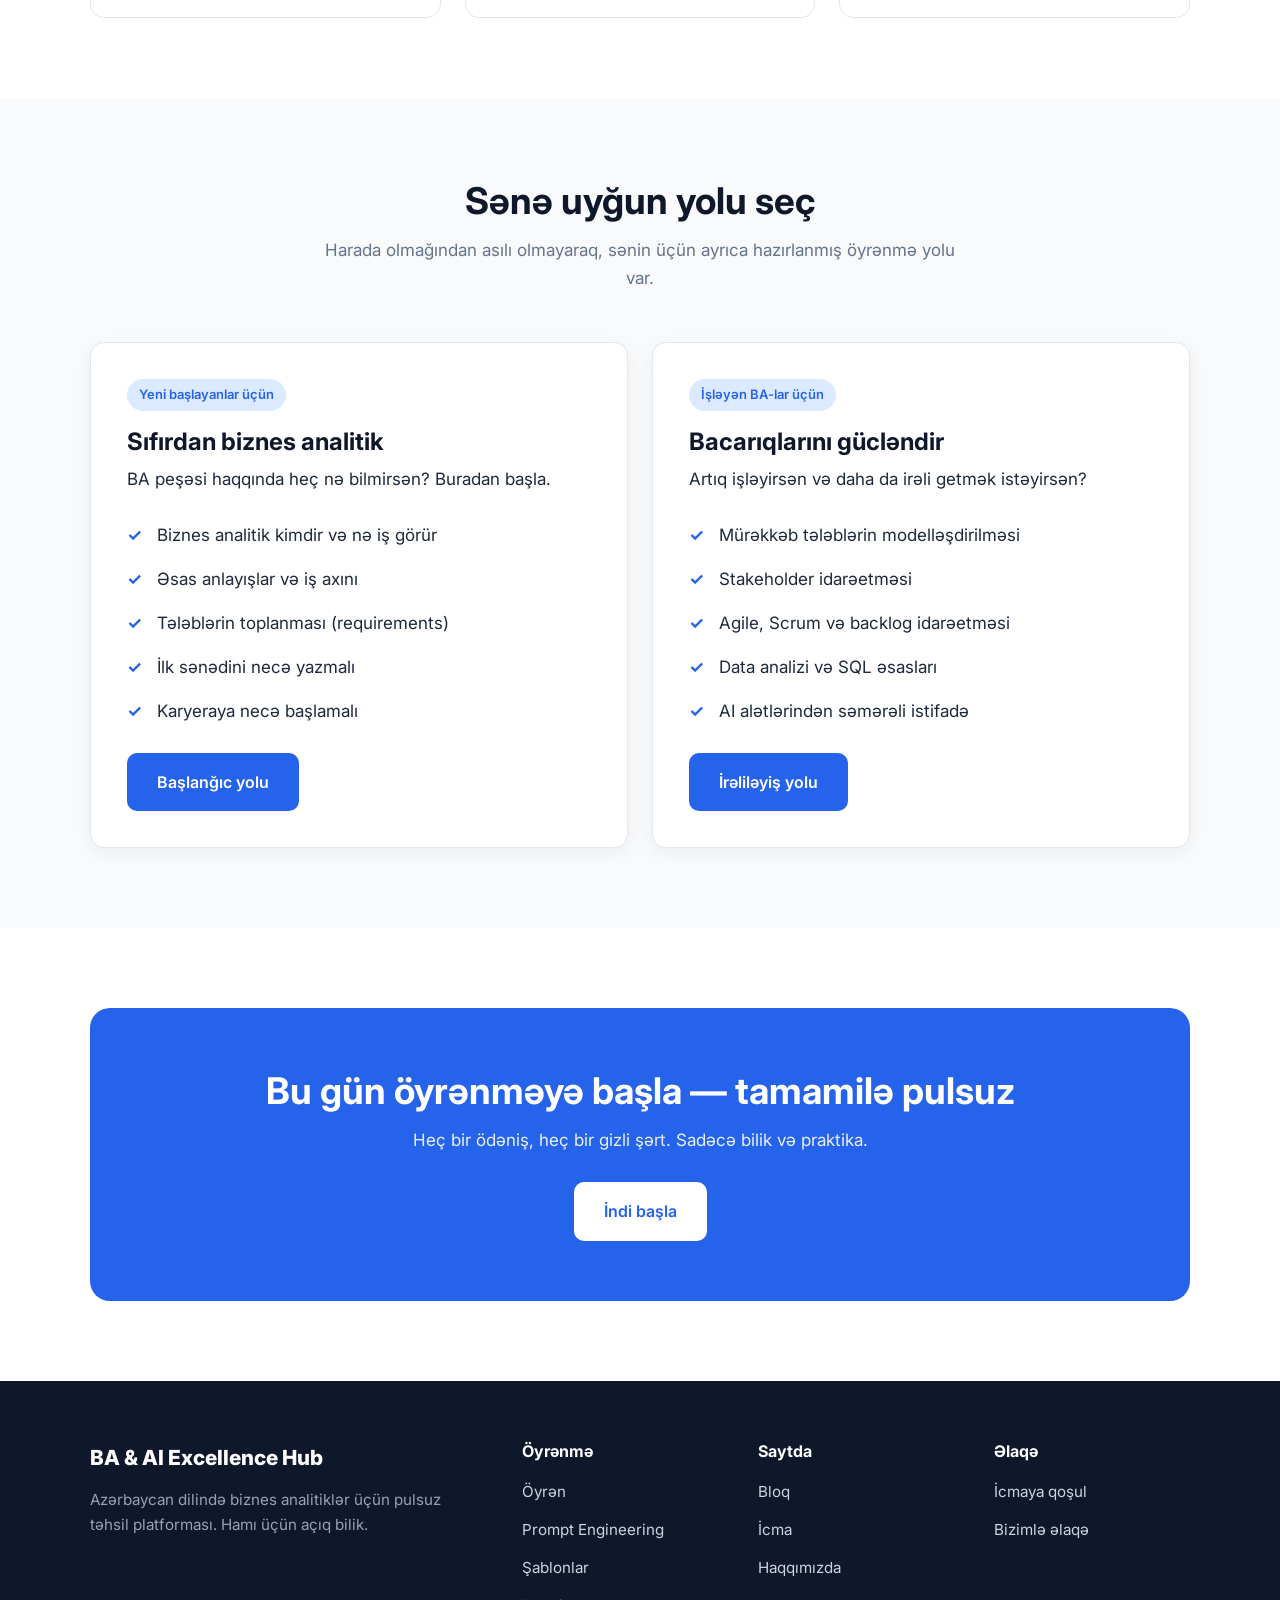
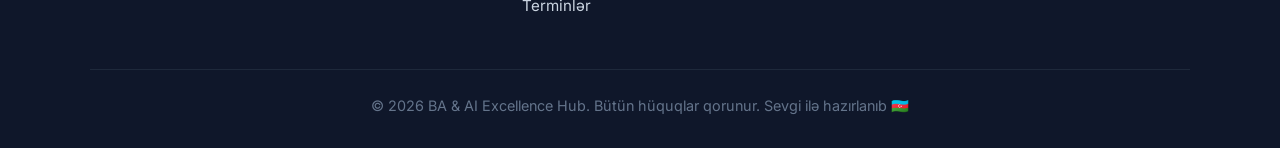
==== commit 9761b223: "Update" ====
--- a/index.html
+++ b/index.html
@@ -20,7 +20,7 @@
   <header class="site-header">
     <div class="container">
       <nav class="nav">
-        <a href="index.html" class="nav-logo">BA<span>Akademiya</span></a>
+        <a href="index.html" class="nav-logo">BA &amp; AI<span>Excellence Hub</span></a>
 
         <ul class="nav-links">
           <li><a href="oyren.html">Öyrən</a></li>
@@ -223,7 +223,7 @@
       </div>
 
       <div class="footer-bottom">
-        © 2026 BA Akademiya. Bütün hüquqlar qorunur. Sevgi ilə hazırlanıb 🇦🇿
+        © 2026 BA & AI Excellence Hub. Bütün hüquqlar qorunur. Sevgi ilə hazırlanıb 🇦🇿
       </div>
     </div>
   </footer>
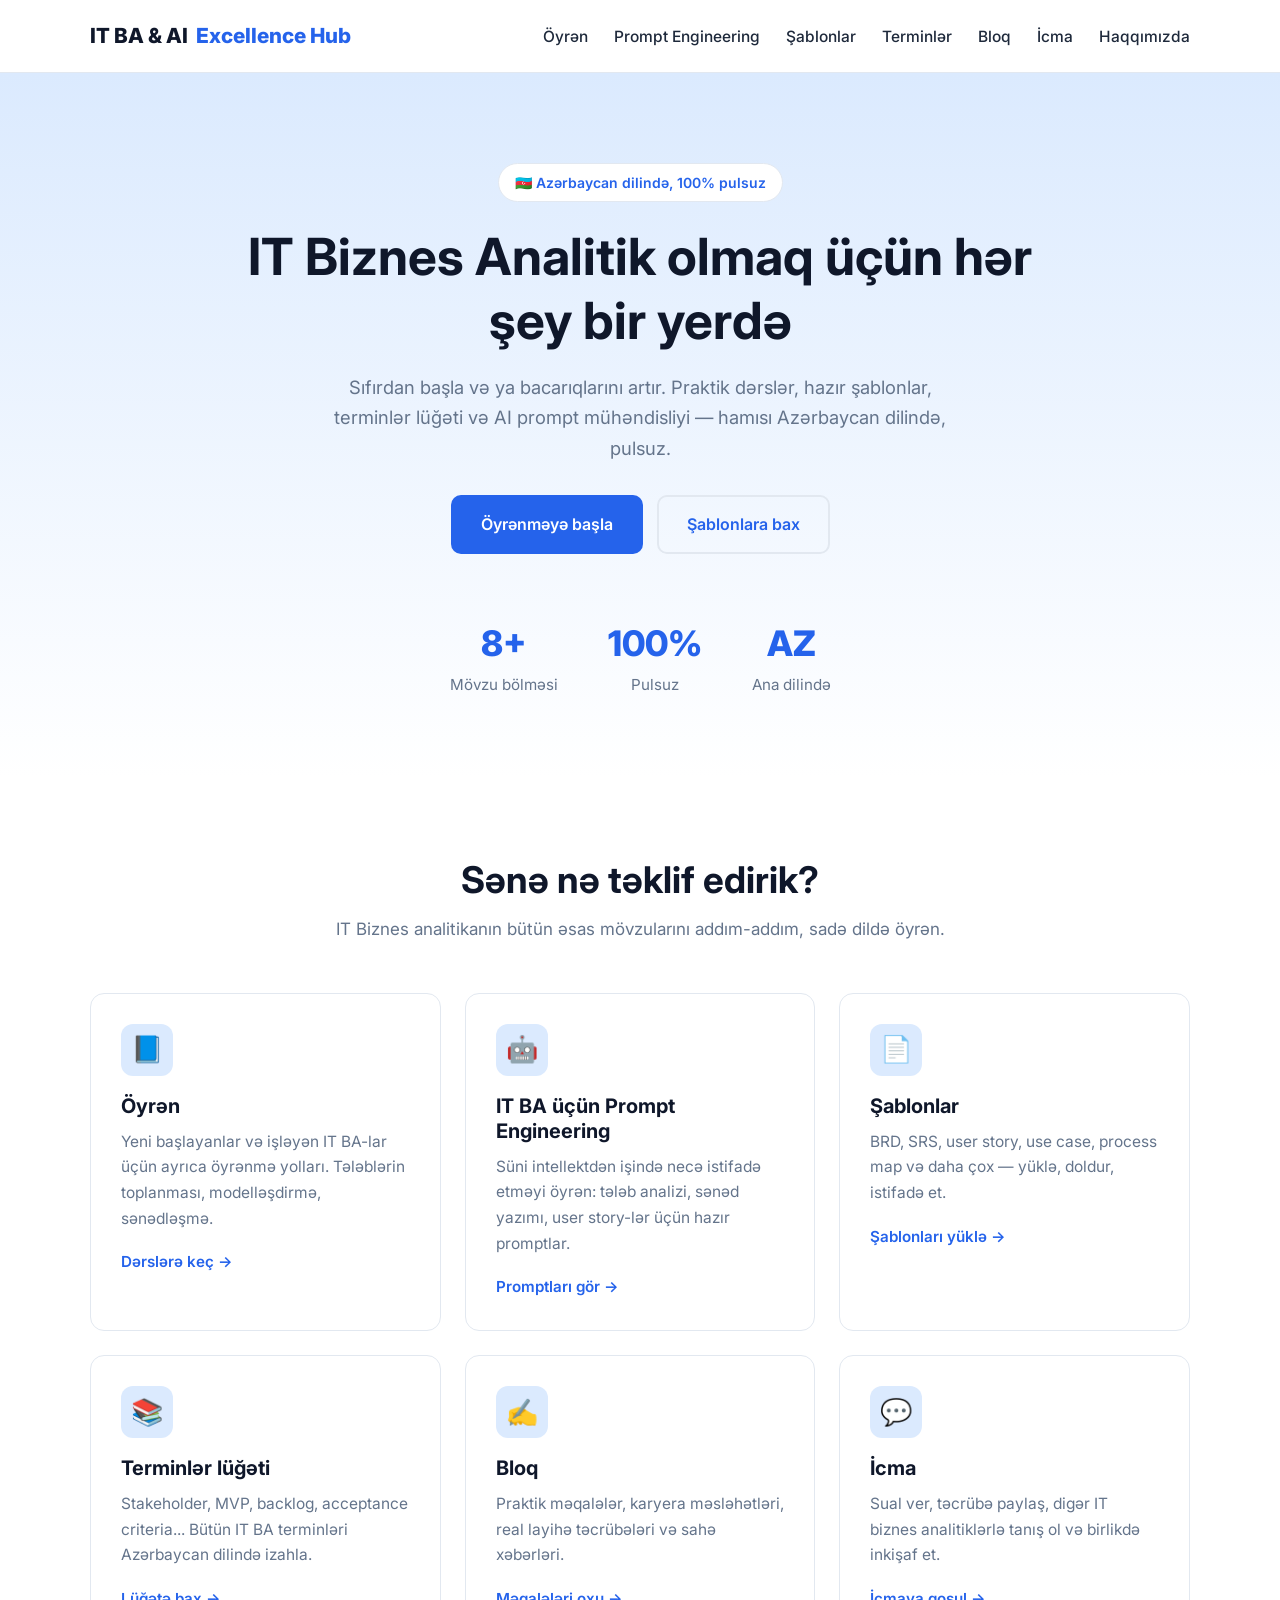
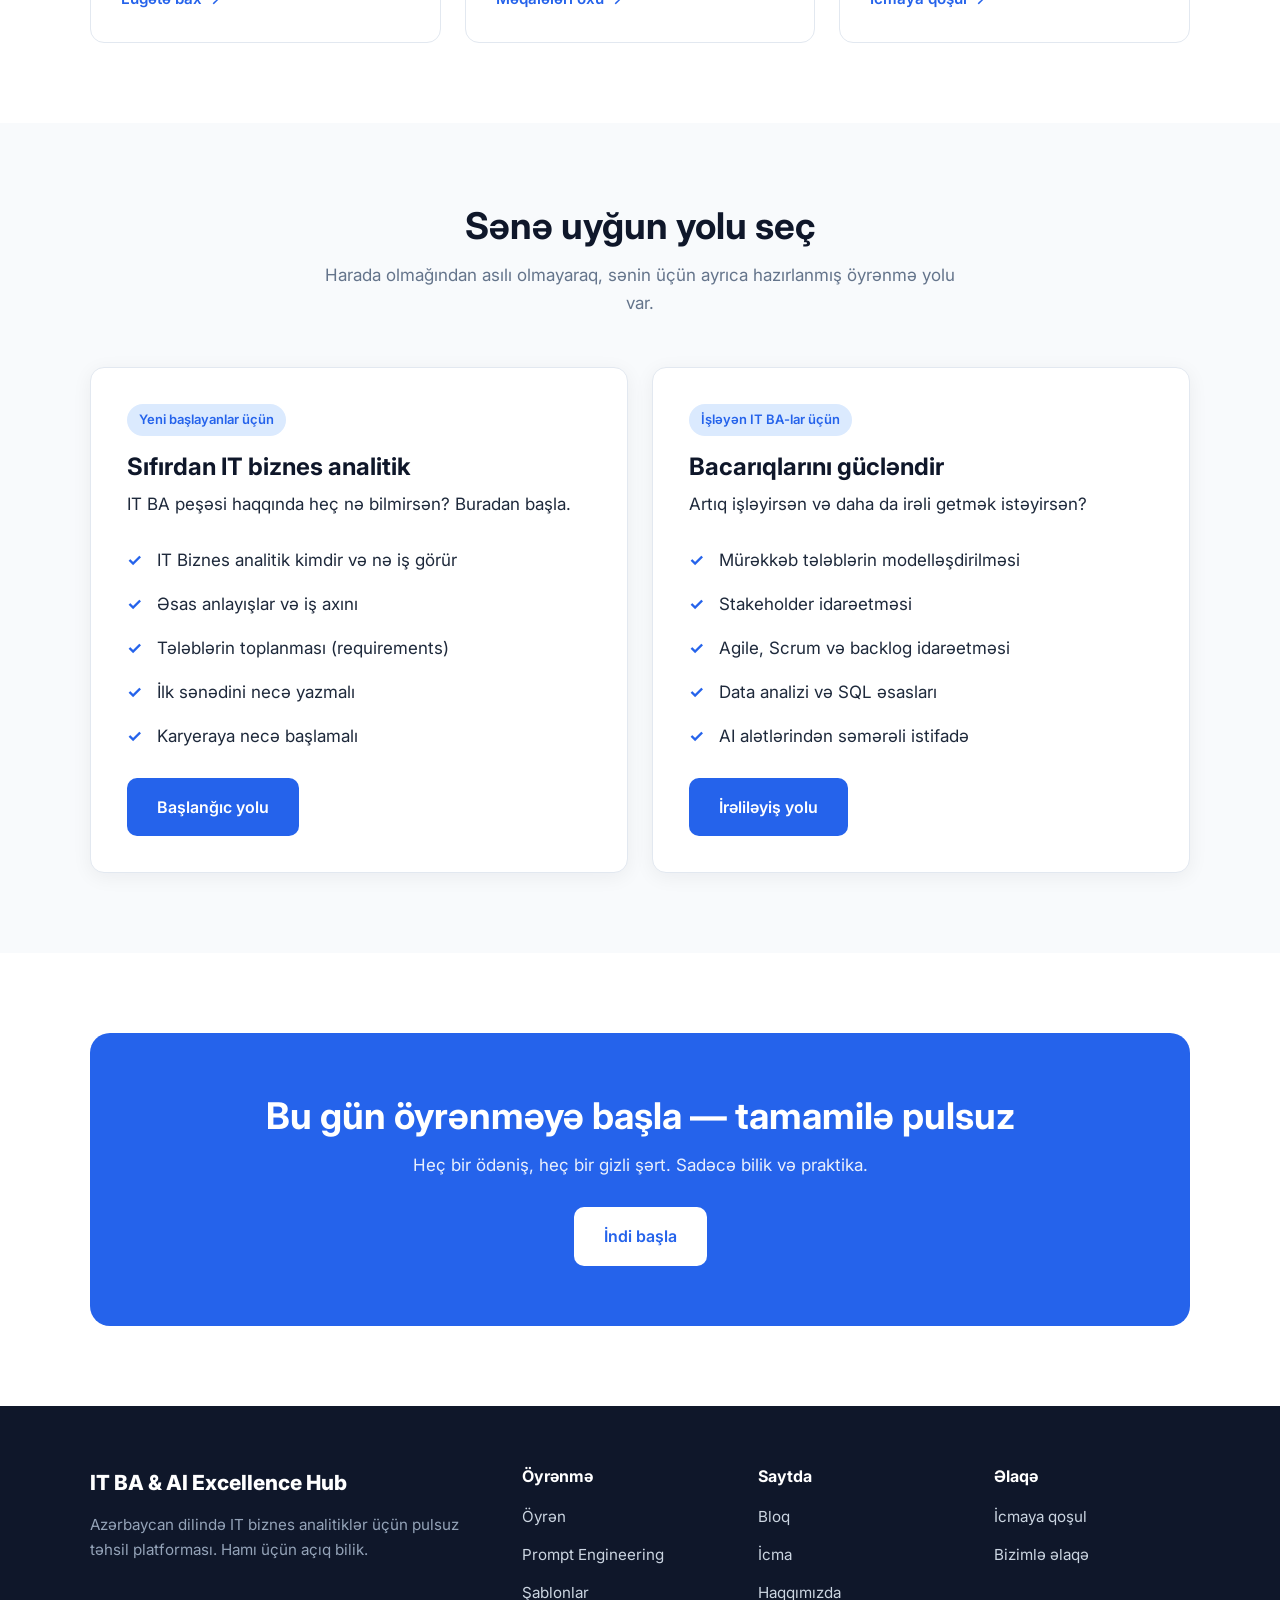
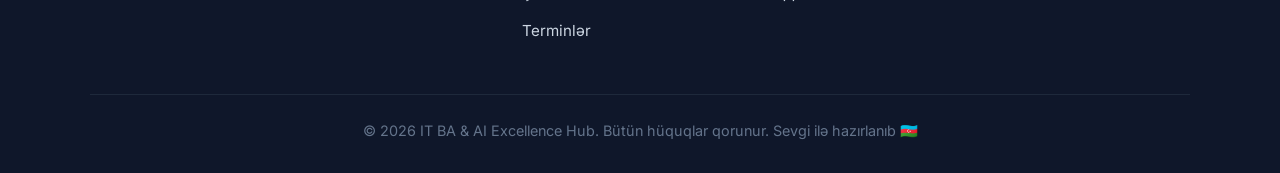
==== commit e07189fb: "Update terminology to IT BA" ====
--- a/index.html
+++ b/index.html
@@ -3,8 +3,8 @@
 <head>
   <meta charset="UTF-8">
   <meta name="viewport" content="width=device-width, initial-scale=1.0">
-  <title>BA & AI Excellence Hub — Biznes Analitiklər üçün Pulsuz Təhsil</title>
-  <meta name="description" content="Azərbaycan dilində biznes analitiklər üçün pulsuz təhsil platforması. Yeni başlayanlar və işləyən BA-lar üçün dərslər, şablonlar, terminlər lüğəti və AI prompt mühəndisliyi.">
+  <title>IT BA & AI Excellence Hub — IT Biznes Analitiklər üçün Pulsuz Təhsil</title>
+  <meta name="description" content="Azərbaycan dilində IT biznes analitiklər üçün pulsuz təhsil platforması. Yeni başlayanlar və işləyən IT BA-lar üçün dərslər, şablonlar, terminlər lüğəti və AI prompt mühəndisliyi.">
 
   <!-- Şrift (Google Fonts) -->
   <link rel="preconnect" href="https://fonts.googleapis.com">
@@ -20,7 +20,7 @@
   <header class="site-header">
     <div class="container">
       <nav class="nav">
-        <a href="index.html" class="nav-logo">BA &amp; AI<span>Excellence Hub</span></a>
+        <a href="index.html" class="nav-logo">IT BA &amp; AI<span>Excellence Hub</span></a>
 
         <ul class="nav-links">
           <li><a href="oyren.html">Öyrən</a></li>
@@ -46,7 +46,7 @@
   <section class="hero">
     <div class="container">
       <span class="badge">🇦🇿 Azərbaycan dilində, 100% pulsuz</span>
-      <h1>Biznes Analitik olmaq üçün hər şey bir yerdə</h1>
+      <h1>IT Biznes Analitik olmaq üçün hər şey bir yerdə</h1>
       <p>
         Sıfırdan başla və ya bacarıqlarını artır. Praktik dərslər, hazır şablonlar,
         terminlər lüğəti və AI prompt mühəndisliyi — hamısı Azərbaycan dilində, pulsuz.
@@ -79,7 +79,7 @@
     <div class="container">
       <h2 class="section-title">Sənə nə təklif edirik?</h2>
       <p class="section-subtitle">
-        Biznes analitikanın bütün əsas mövzularını addım-addım, sadə dildə öyrən.
+        IT Biznes analitikanın bütün əsas mövzularını addım-addım, sadə dildə öyrən.
       </p>
 
       <div class="grid grid-3">
@@ -87,13 +87,13 @@
         <div class="card">
           <div class="card-icon">📘</div>
           <h3>Öyrən</h3>
-          <p>Yeni başlayanlar və işləyən BA-lar üçün ayrıca öyrənmə yolları. Tələblərin toplanması, modelləşdirmə, sənədləşmə.</p>
+          <p>Yeni başlayanlar və işləyən IT BA-lar üçün ayrıca öyrənmə yolları. Tələblərin toplanması, modelləşdirmə, sənədləşmə.</p>
           <a href="oyren.html" class="card-link">Dərslərə keç</a>
         </div>
 
         <div class="card">
           <div class="card-icon">🤖</div>
-          <h3>BA üçün Prompt Engineering</h3>
+          <h3>IT BA üçün Prompt Engineering</h3>
           <p>Süni intellektdən işində necə istifadə etməyi öyrən: tələb analizi, sənəd yazımı, user story-lər üçün hazır promptlar.</p>
           <a href="prompt-engineering.html" class="card-link">Promptları gör</a>
         </div>
@@ -108,7 +108,7 @@
         <div class="card">
           <div class="card-icon">📚</div>
           <h3>Terminlər lüğəti</h3>
-          <p>Stakeholder, MVP, backlog, acceptance criteria... Bütün BA terminləri Azərbaycan dilində izahla.</p>
+          <p>Stakeholder, MVP, backlog, acceptance criteria... Bütün IT BA terminləri Azərbaycan dilində izahla.</p>
           <a href="terminler.html" class="card-link">Lüğətə bax</a>
         </div>
 
@@ -122,7 +122,7 @@
         <div class="card">
           <div class="card-icon">💬</div>
           <h3>İcma</h3>
-          <p>Sual ver, təcrübə paylaş, digər biznes analitiklərlə tanış ol və birlikdə inkişaf et.</p>
+          <p>Sual ver, təcrübə paylaş, digər IT biznes analitiklərlə tanış ol və birlikdə inkişaf et.</p>
           <a href="icma.html" class="card-link">İcmaya qoşul</a>
         </div>
 
@@ -142,10 +142,10 @@
 
         <div class="path-card">
           <span class="path-tag">Yeni başlayanlar üçün</span>
-          <h3>Sıfırdan biznes analitik</h3>
-          <p>BA peşəsi haqqında heç nə bilmirsən? Buradan başla.</p>
-          <ul>
-            <li>Biznes analitik kimdir və nə iş görür</li>
+          <h3>Sıfırdan IT biznes analitik</h3>
+          <p>IT BA peşəsi haqqında heç nə bilmirsən? Buradan başla.</p>
+          <ul>
+            <li>IT Biznes analitik kimdir və nə iş görür</li>
             <li>Əsas anlayışlar və iş axını</li>
             <li>Tələblərin toplanması (requirements)</li>
             <li>İlk sənədini necə yazmalı</li>
@@ -155,7 +155,7 @@
         </div>
 
         <div class="path-card">
-          <span class="path-tag">İşləyən BA-lar üçün</span>
+          <span class="path-tag">İşləyən IT BA-lar üçün</span>
           <h3>Bacarıqlarını gücləndir</h3>
           <p>Artıq işləyirsən və daha da irəli getmək istəyirsən?</p>
           <ul>
@@ -189,8 +189,8 @@
       <div class="footer-grid">
 
         <div>
-          <div class="footer-brand">BA & AI Excellence Hub</div>
-          <p>Azərbaycan dilində biznes analitiklər üçün pulsuz təhsil platforması. Hamı üçün açıq bilik.</p>
+          <div class="footer-brand">IT BA & AI Excellence Hub</div>
+          <p>Azərbaycan dilində IT biznes analitiklər üçün pulsuz təhsil platforması. Hamı üçün açıq bilik.</p>
         </div>
 
         <div>
@@ -223,7 +223,7 @@
       </div>
 
       <div class="footer-bottom">
-        © 2026 BA & AI Excellence Hub. Bütün hüquqlar qorunur. Sevgi ilə hazırlanıb 🇦🇿
+        © 2026 IT BA & AI Excellence Hub. Bütün hüquqlar qorunur. Sevgi ilə hazırlanıb 🇦🇿
       </div>
     </div>
   </footer>
